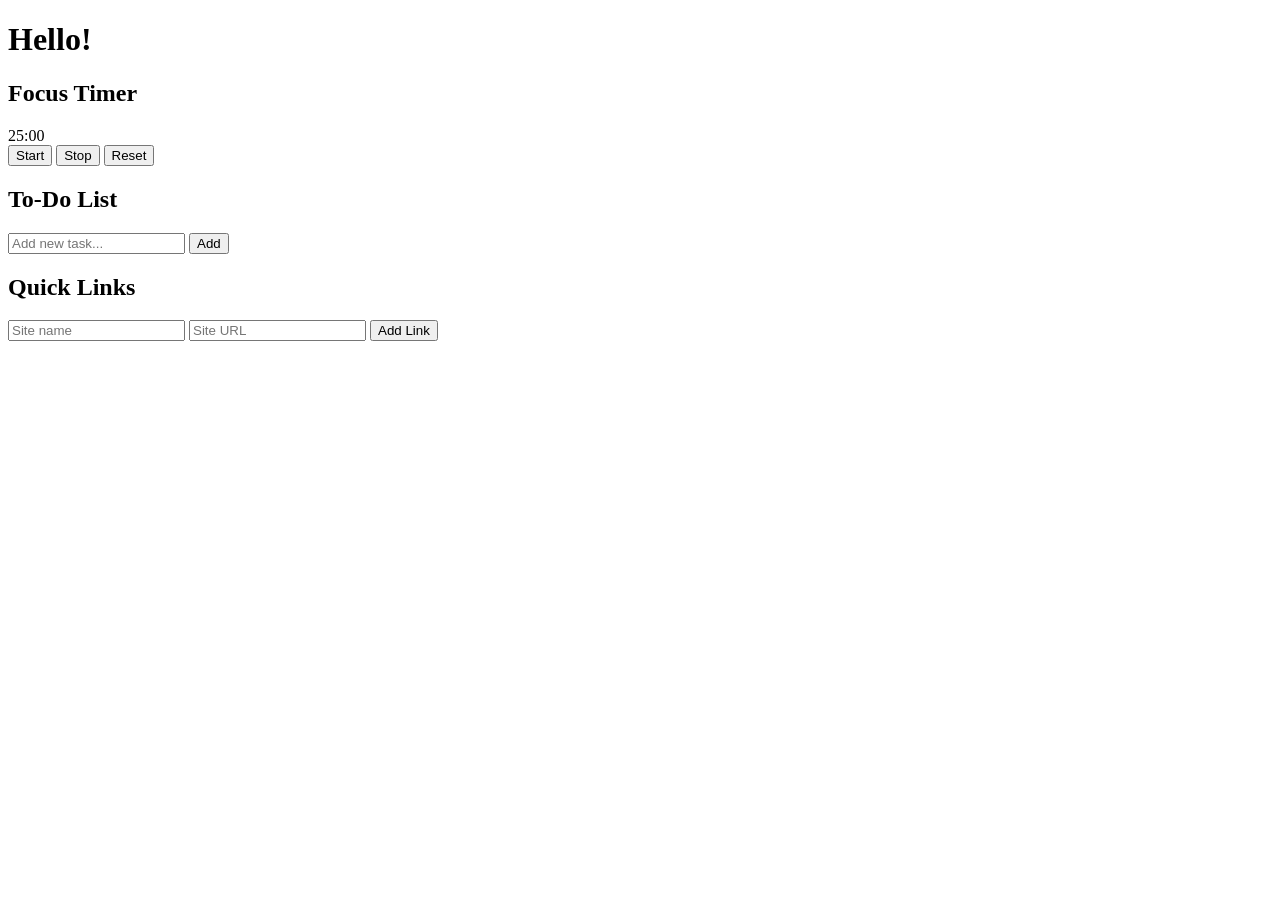
==== index.html @ abbcf9df "Create index.html" ====
<!DOCTYPE html>
<html lang="en">
<head>
    <meta charset="UTF-8">
    <meta name="viewport" content="width=device-width, initial-scale=1.0">
    <title>Life Dashboard</title>
    <link rel="stylesheet" href="css/style.css">
</head>
<body>
    <div class="container">

        <!-- Greeting and Date -->
        <div class="greeting-section">
            <h1 id="greeting">Hello!</h1>
            <p id="date-time"></p>
        </div>

        <!-- Focus Timer -->
        <div class="timer-section">
            <h2>Focus Timer</h2>
            <div id="timer">25:00</div>
            <div class="timer-buttons">
                <button id="start">Start</button>
                <button id="stop">Stop</button>
                <button id="reset">Reset</button>
            </div>
        </div>

        <!-- To-Do List -->
        <div class="todo-section">
            <h2>To-Do List</h2>
            <input type="text" id="new-task" placeholder="Add new task...">
            <button id="add-task">Add</button>
            <ul id="task-list"></ul>
        </div>

        <!-- Quick Links -->
        <div class="links-section">
            <h2>Quick Links</h2>
            <input type="text" id="new-link-name" placeholder="Site name">
            <input type="url" id="new-link-url" placeholder="Site URL">
            <button id="add-link">Add Link</button>
            <ul id="link-list"></ul>
        </div>

    </div>

    <script src="js/main.js"></script>
</body>
</html>
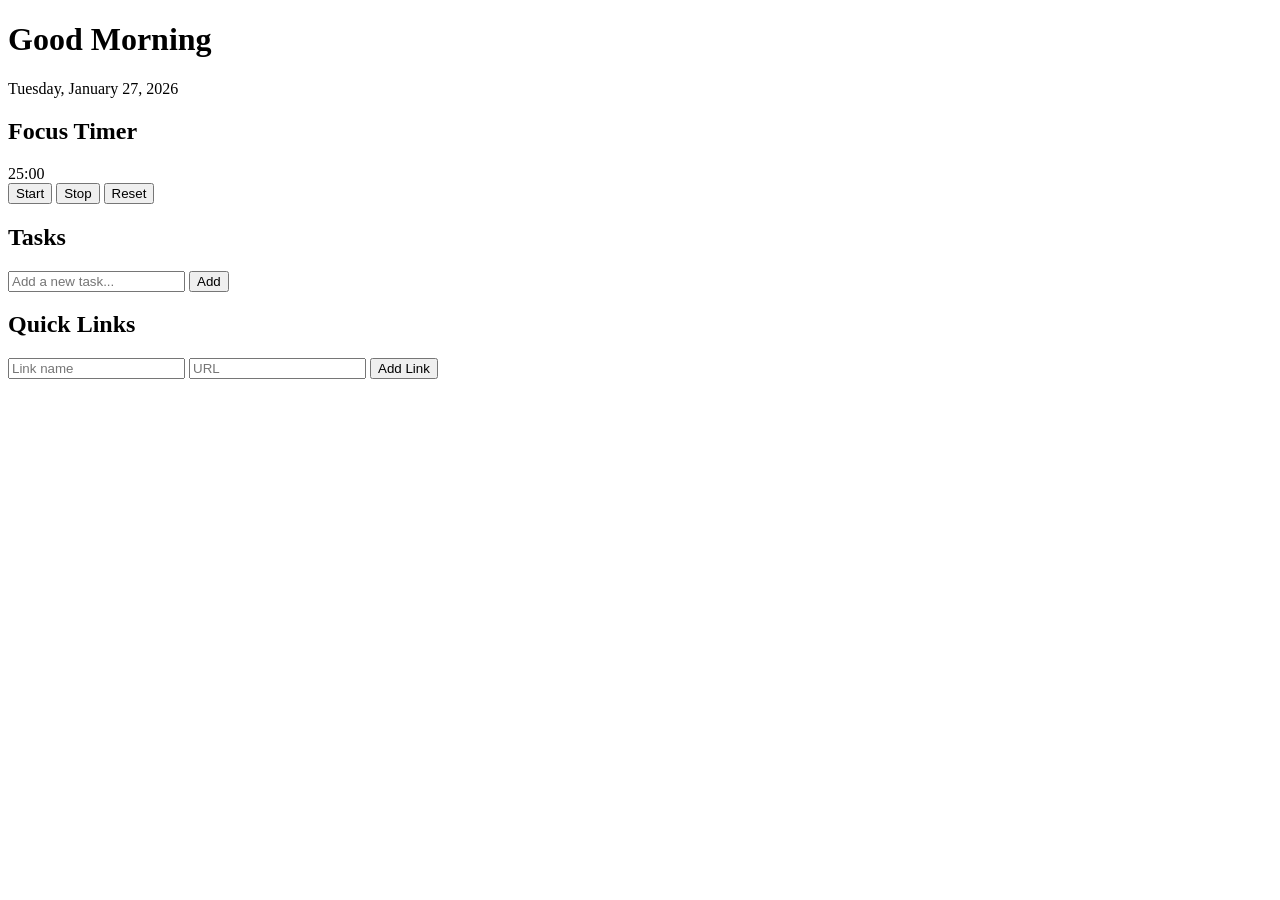
==== commit 1ba0b5ed: "Add files via upload" ====
--- a/index.html
+++ b/index.html
@@ -1,50 +1,46 @@
-<!DOCTYPE html>
-<html lang="en">
-<head>
-    <meta charset="UTF-8">
-    <meta name="viewport" content="width=device-width, initial-scale=1.0">
-    <title>Life Dashboard</title>
-    <link rel="stylesheet" href="css/style.css">
-</head>
-<body>
-    <div class="container">
-
-        <!-- Greeting and Date -->
-        <div class="greeting-section">
-            <h1 id="greeting">Hello!</h1>
-            <p id="date-time"></p>
-        </div>
-
-        <!-- Focus Timer -->
-        <div class="timer-section">
-            <h2>Focus Timer</h2>
-            <div id="timer">25:00</div>
-            <div class="timer-buttons">
-                <button id="start">Start</button>
-                <button id="stop">Stop</button>
-                <button id="reset">Reset</button>
-            </div>
-        </div>
-
-        <!-- To-Do List -->
-        <div class="todo-section">
-            <h2>To-Do List</h2>
-            <input type="text" id="new-task" placeholder="Add new task...">
-            <button id="add-task">Add</button>
-            <ul id="task-list"></ul>
-        </div>
-
-        <!-- Quick Links -->
-        <div class="links-section">
-            <h2>Quick Links</h2>
-            <input type="text" id="new-link-name" placeholder="Site name">
-            <input type="url" id="new-link-url" placeholder="Site URL">
-            <button id="add-link">Add Link</button>
-            <ul id="link-list"></ul>
-        </div>
-
-    </div>
-
-    <script src="js/main.js"></script>
-</body>
-</html>
+<!DOCTYPE html>
+<html lang="en">
+<head>
+    <meta charset="UTF-8">
+    <meta name="viewport" content="width=device-width, initial-scale=1.0">
+    <title>Life Dashboard</title>
+    <link rel="stylesheet" href="css/style.css">
+</head>
+<body>
+    <div class="container">
+        <div class="greeting-section card">
+            <h1 id="greeting">Good Morning</h1>
+            <p id="date-time">Tuesday, January 27, 2026</p>
+        </div>
+
+        <div class="dashboard-grid">
+            <div class="timer-section card">
+                <h2>Focus Timer</h2>
+                <div id="timer">25:00</div>
+                <div class="timer-buttons">
+                    <button id="start">Start</button>
+                    <button id="stop">Stop</button>
+                    <button id="reset">Reset</button>
+                </div>
+            </div>
+
+            <div class="todo-section card">
+                <h2>Tasks</h2>
+                <input type="text" id="new-task" placeholder="Add a new task...">
+                <button id="add-task">Add</button>
+                <ul id="task-list"></ul>
+            </div>
+
+            <div class="links-section card">
+                <h2>Quick Links</h2>
+                <input type="text" id="new-link-name" placeholder="Link name">
+                <input type="url" id="new-link-url" placeholder="URL">
+                <button class="add-link-btn" id="add-link">Add Link</button>
+                <div id="link-list"></div>
+            </div>
+        </div>
+    </div>
+
+    <script src="js/main.js" defer></script>
+</body>
+</html>
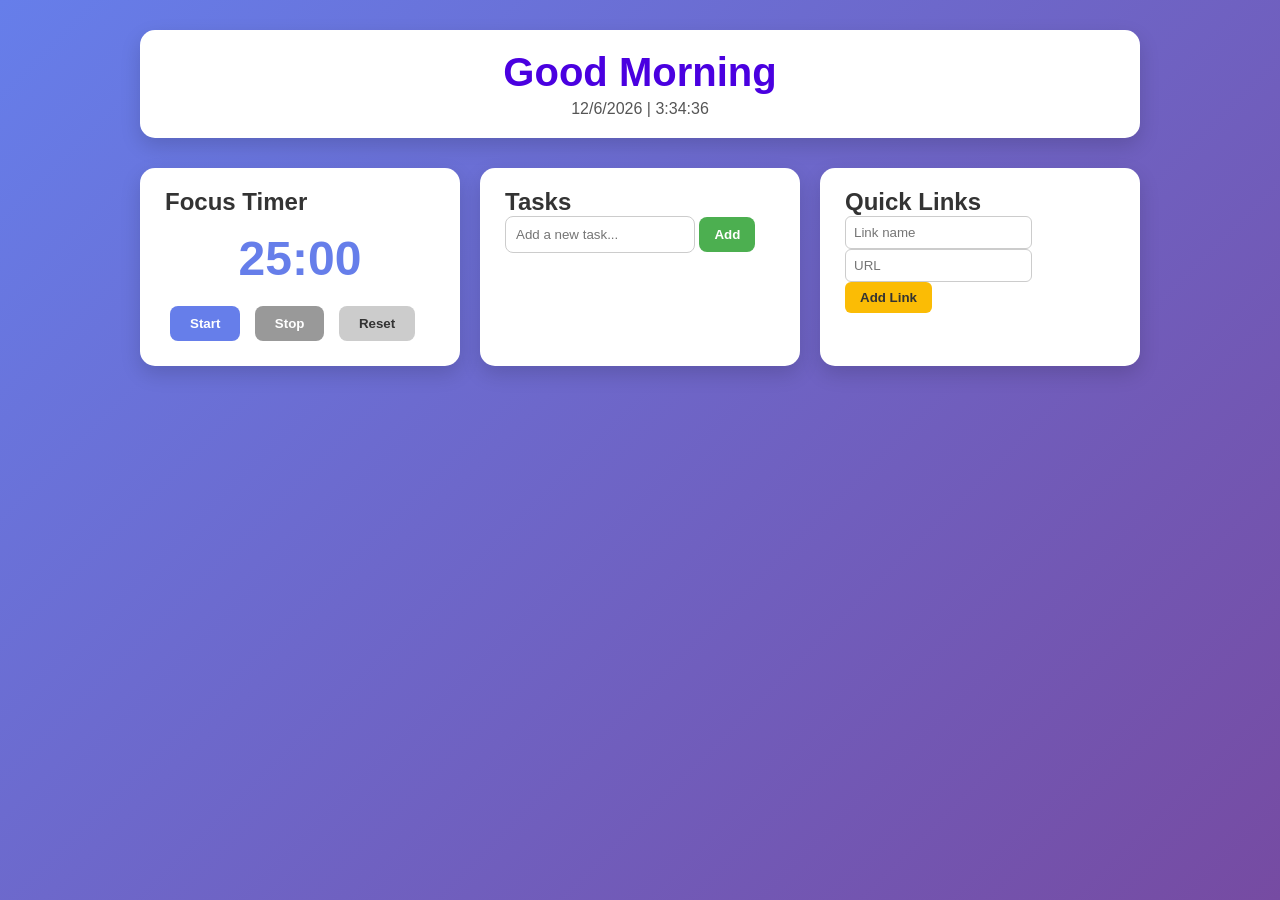
==== commit 72aebf49: "Update file paths for CSS and JS in index.html" ====
--- a/index.html
+++ b/index.html
@@ -4,7 +4,7 @@
     <meta charset="UTF-8">
     <meta name="viewport" content="width=device-width, initial-scale=1.0">
     <title>Life Dashboard</title>
-    <link rel="stylesheet" href="css/style.css">
+    <link rel="stylesheet" href="Documents/LifeDashboard/css/style.css">
 </head>
 <body>
     <div class="container">
@@ -41,6 +41,6 @@
         </div>
     </div>
 
-    <script src="js/main.js" defer></script>
+    <script src="Documents/LifeDashboard/js/main.js" defer></script>
 </body>
-</html>+</html>
--- a/Documents/LifeDashboard/css/style.css
+++ b/Documents/LifeDashboard/css/style.css
@@ -0,0 +1,82 @@
+/* Reset */
+* { margin:0; padding:0; box-sizing:border-box; font-family:'Segoe UI', sans-serif; }
+
+body {
+    background: linear-gradient(135deg, #667eea, #764ba2);
+    min-height: 100vh;
+    display:flex;
+    justify-content:center;
+    align-items:flex-start;
+    padding:30px;
+    color:#333;
+}
+
+.container { width:90%; max-width:1000px; }
+
+.card {
+    background-color:#fff;
+    border-radius:15px;
+    padding:20px 25px;
+    margin-bottom:20px;
+    box-shadow:0 8px 20px rgba(0,0,0,0.15);
+    transition: transform 0.2s;
+}
+
+.card:hover { transform: translateY(-3px); }
+
+.greeting-section { text-align:center; margin-bottom:30px; }
+#greeting { font-size:2.5rem; font-weight:700; color:#4a00e0; }
+#date-time { color:#555; margin-top:5px; }
+
+.dashboard-grid {
+    display:grid;
+    grid-template-columns: repeat(auto-fit, minmax(300px, 1fr));
+    gap:20px;
+}
+
+/* Timer */
+#timer { font-size:3rem; font-weight:bold; color:#667eea; text-align:center; margin:15px 0; }
+.timer-buttons button {
+    margin:5px; padding:10px 20px; border-radius:8px; border:none;
+    cursor:pointer; font-weight:600; transition:0.2s;
+}
+#start { background-color:#667eea; color:white; }
+#stop { background-color:#999; color:white; }
+#reset { background-color:#ccc; color:#333; }
+.timer-buttons button:hover { opacity:0.85; }
+
+/* To-Do List */
+.todo-section input { width:calc(100% - 80px); padding:10px; border-radius:8px; border:1px solid #ccc; }
+.todo-section button {
+    padding:10px 15px; border-radius:8px; border:none; background-color:#4caf50;
+    color:white; cursor:pointer; font-weight:600;
+}
+.todo-section button:hover { opacity:0.9; }
+
+#task-list li {
+    display:flex; justify-content:space-between; align-items:center;
+    padding:10px; margin-top:10px; border-radius:8px; background-color:#f7f7f7;
+    transition:0.2s;
+}
+#task-list li:hover { background-color:#eaeaea; }
+#task-list li.done span { text-decoration:line-through; color:#999; }
+.delete-task {
+    background-color:#e53935; border:none; color:white; padding:5px 10px; border-radius:6px;
+    cursor:pointer;
+}
+.delete-task:hover { opacity:0.8; }
+
+/* Quick Links */
+.links-section input { padding:8px; border-radius:6px; border:1px solid #ccc; margin-right:5px; }
+.add-link-btn {
+    padding:8px 15px; background-color:#fbbc05; color:#333; border:none; border-radius:6px;
+    cursor:pointer; font-weight:600;
+}
+.add-link-btn:hover { opacity:0.9; }
+
+#link-list { margin-top:15px; }
+#link-list .link-pill {
+    display:inline-block; background-color:#667eea; color:white; padding:6px 12px;
+    border-radius:20px; margin:5px 5px 0 0; cursor:default; position:relative;
+}
+#link-list .link-pill .remove-link { margin-left:8px; background:transparent; border:none; color:#fff; font-weight:bold; cursor:pointer; }
